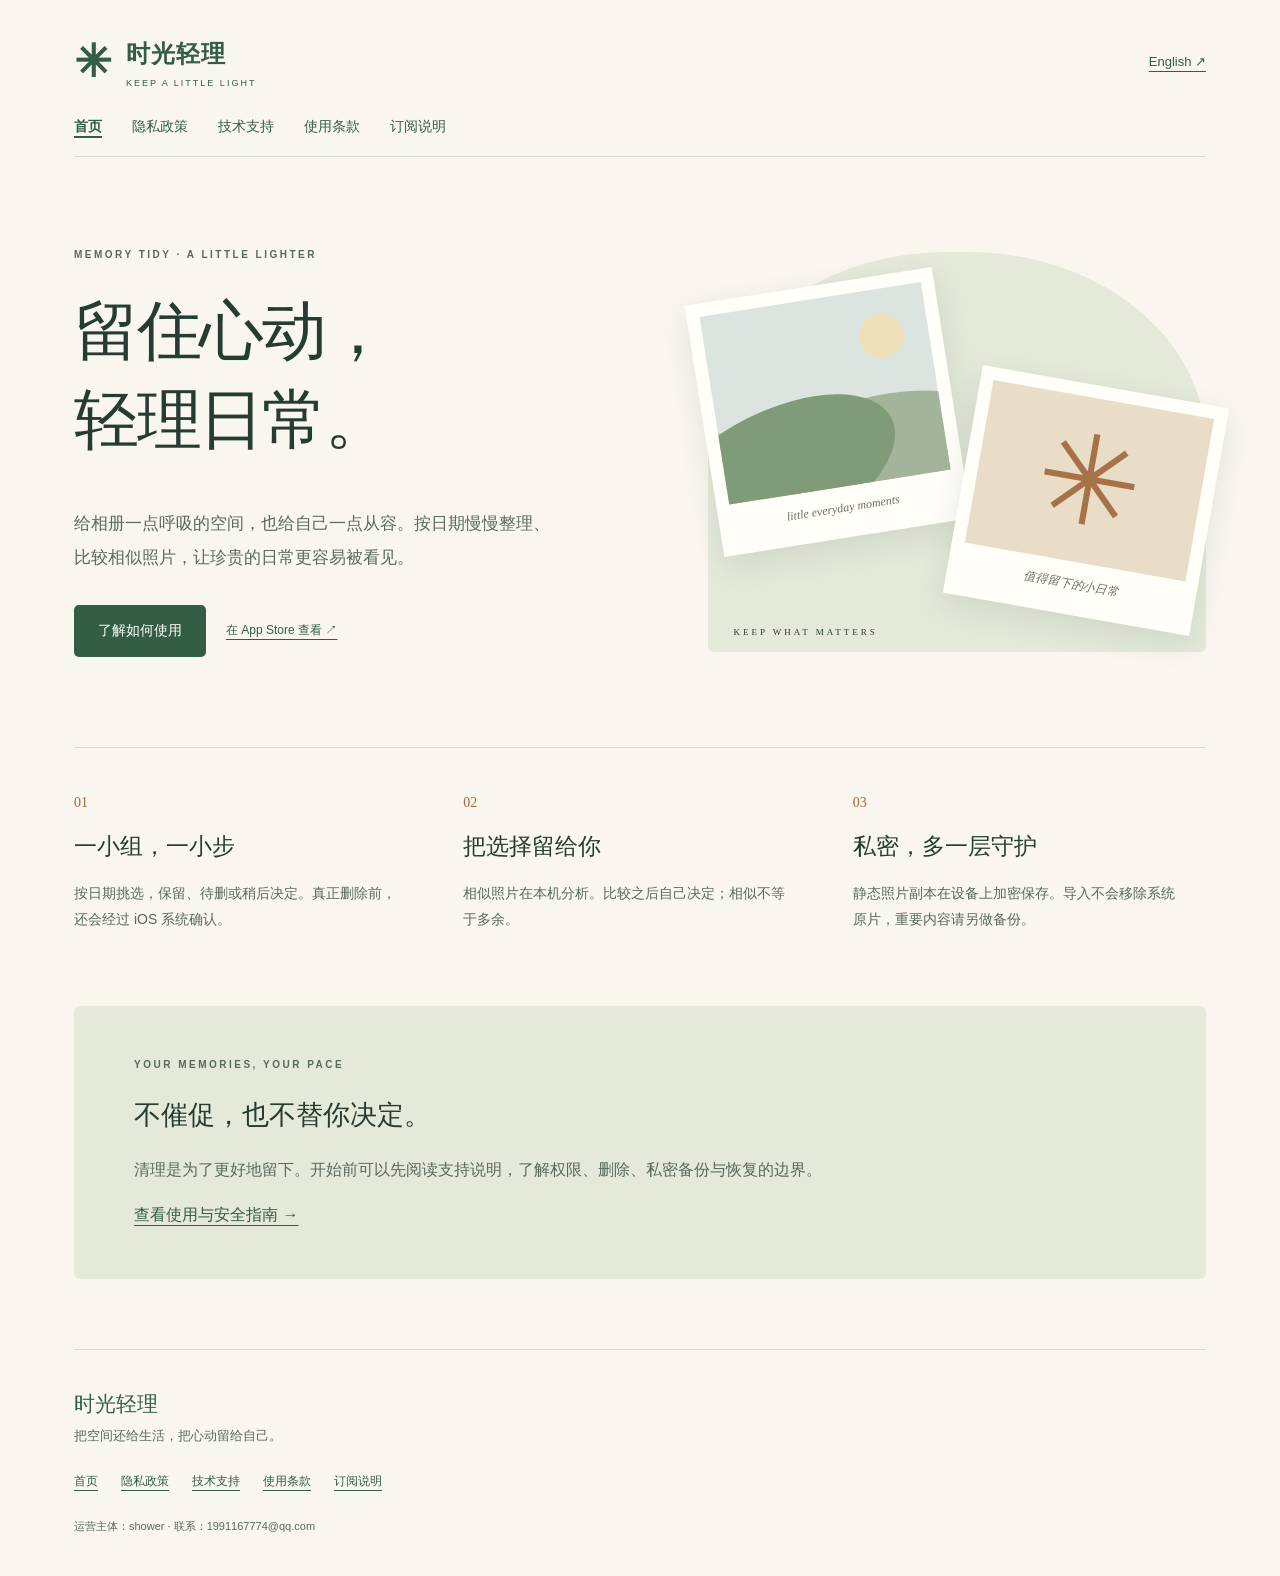
==== index-zh.html @ 9999907c "Publish Memory Tidy privacy, terms and support pages" ====
<!doctype html><html lang="zh-Hans"><head><meta charset="utf-8"><meta name="viewport" content="width=device-width,initial-scale=1"><meta name="description" content="时光轻理：给相册一点呼吸的空间。隐私、技术支持和订阅说明。"><meta name="color-scheme" content="light"><title>首页 · 时光轻理</title><link rel="stylesheet" href="style.css"><link rel="alternate" hreflang="en" href="index-en.html"></head><body><a class="skip" href="#main">跳至正文</a><div class="shell"><header class="site-header"><a class="brand" href="index-zh.html"><span class="brand-mark" aria-hidden="true">✳</span><span>时光轻理<small>KEEP A LITTLE LIGHT</small></span></a><a class="language" href="index-en.html" lang="en">English ↗</a></header><nav aria-label="主导航"><a href="index-zh.html" aria-current="page">首页</a><a href="privacy-zh.html">隐私政策</a><a href="support-zh.html">技术支持</a><a href="terms-zh.html">使用条款</a><a href="subscriptions-zh.html">订阅说明</a></nav><main id="main"><div class="hero"><div><div class="eyebrow">MEMORY TIDY · A LITTLE LIGHTER</div><h1>留住心动，<br>轻理日常。</h1><p class="intro">给相册一点呼吸的空间，也给自己一点从容。按日期慢慢整理、比较相似照片，让珍贵的日常更容易被看见。</p><div class="actions"><a class="button" href="support-zh.html">了解如何使用</a><a href="https://apps.apple.com/app/id6829440079" rel="noopener noreferrer">在 App Store 查看 ↗</a></div></div><div class="album" aria-hidden="true"><div class="print p1"><div class="landscape"><i></i></div><span>little everyday moments</span></div><div class="print p2"><div class="flower">✳</div><span>值得留下的小日常</span></div><div class="album-note">KEEP WHAT MATTERS</div></div></div><div class="cards"><section><span class="number">01</span><h2>一小组，一小步</h2><p>按日期挑选，保留、待删或稍后决定。真正删除前，还会经过 iOS 系统确认。</p></section><section><span class="number">02</span><h2>把选择留给你</h2><p>相似照片在本机分析。比较之后自己决定；相似不等于多余。</p></section><section><span class="number">03</span><h2>私密，多一层守护</h2><p>静态照片副本在设备上加密保存。导入不会移除系统原片，重要内容请另做备份。</p></section></div><section class="wide-note"><div class="eyebrow">YOUR MEMORIES, YOUR PACE</div><h2>不催促，也不替你决定。</h2><p>清理是为了更好地留下。开始前可以先阅读支持说明，了解权限、删除、私密备份与恢复的边界。</p><a href="support-zh.html">查看使用与安全指南 →</a></section></main><footer><a class="brand-name" href="index-zh.html">时光轻理</a><p>把空间还给生活，把心动留给自己。</p><div class="footer-links"><a href="index-zh.html" aria-current="page">首页</a><a href="privacy-zh.html">隐私政策</a><a href="support-zh.html">技术支持</a><a href="terms-zh.html">使用条款</a><a href="subscriptions-zh.html">订阅说明</a></div><p class="small">运营主体：shower · 联系：1991167774@qq.com</p></footer></div></body></html>
---- style.css ----
:root{--paper:#f8f6ee;--ink:#263b31;--muted:#59695d;--green:#345d46;--sage:#e4e9da;--line:#d7ddcf;--accent:#aa673d}*{box-sizing:border-box}html{scroll-behavior:smooth}body{margin:0;background:var(--paper);color:var(--ink);font-family:-apple-system,BlinkMacSystemFont,"Segoe UI","PingFang SC","Hiragino Sans GB",sans-serif;line-height:1.8;font-size:16px}a{color:var(--green);text-underline-offset:5px}a:hover{text-decoration-thickness:2px}a:focus-visible,summary:focus-visible{outline:3px solid var(--accent);outline-offset:5px}h1,h2,p{margin-top:0}h1,h2{font-family:Georgia,"Songti SC","STSong",serif;font-weight:500;line-height:1.35}h1{font-size:clamp(40px,5.1vw,74px);letter-spacing:-.035em}h2{font-size:27px}.shell{max-width:1240px;padding:0 54px;margin:auto}.site-header{display:flex;justify-content:space-between;align-items:center;padding:32px 0 23px;gap:20px}.brand{display:flex;gap:13px;align-items:center;text-decoration:none;font-size:24px;letter-spacing:1px;font-weight:600}.brand small{display:block;font-size:9px;letter-spacing:2px;font-weight:500}.brand-mark{font-size:45px;line-height:1;color:var(--green)}.language{font-size:13px;white-space:nowrap}nav{display:flex;gap:30px;border-bottom:1px solid var(--line);padding:0 0 16px;flex-wrap:wrap}nav a{font-size:14px;text-decoration:none}nav a[aria-current]{font-weight:700;text-decoration:underline;text-decoration-thickness:2px}.draft{background:#eeeadb;border-left:3px solid #9b7842;margin-top:22px;padding:9px 15px;font-size:12px;color:#625234}.hero{display:grid;grid-template-columns:1.15fr 1fr;gap:30px;align-items:center;min-height:590px;padding:70px 0}.eyebrow{font-size:10px;letter-spacing:2.5px;font-weight:600;color:var(--muted);margin-bottom:23px}.intro{max-width:480px;color:var(--muted);font-size:17px;line-height:2}.actions{display:flex;align-items:center;gap:20px;flex-wrap:wrap;margin-top:30px;font-size:12px}.button{display:inline-block;background:var(--green);color:#fff;padding:13px 24px;border-radius:5px;text-decoration:none;font-size:14px}.button:hover{background:#264a35}.pending{color:var(--muted)}.album{height:400px;position:relative;background:var(--sage);border-radius:48% 48% 6px 6px;margin-left:15px}.print{background:#fffef9;padding:13px 13px 22px;box-shadow:0 10px 30px #263b311a;position:absolute;width:64%;max-width:250px}.print span{display:block;text-align:center;font:italic 12px Georgia,serif;color:#68705d;margin-top:14px}.p1{transform:rotate(-9deg);top:33px;left:-5px}.p2{transform:rotate(10deg);top:133px;right:-5px;width:51%}.landscape{position:relative;height:190px;background:linear-gradient(#dbe4df 0 62%,#d4c8a7 62%);overflow:hidden}.landscape:after{content:"";position:absolute;width:260px;height:130px;background:#809b78;border-radius:50%;bottom:-45px;left:-80px;transform:rotate(-18deg)}.landscape:before{content:"";position:absolute;background:#eee1b7;width:44px;height:44px;right:25px;top:25px;border-radius:50%}.landscape i{position:absolute;background:#a4b49a;width:240px;height:120px;bottom:-35px;right:-70px;border-radius:50%}.flower{height:165px;display:grid;place-items:center;background:#e9ddc7;color:#a77248;font-size:125px;line-height:1}.album-note{position:absolute;bottom:15px;left:25px;font:9px Georgia,serif;letter-spacing:3px}.cards{display:grid;grid-template-columns:repeat(3,1fr);gap:36px;padding:40px 0 60px;border-top:1px solid var(--line)}.cards section{padding-right:20px}.number{font-family:Georgia,serif;color:var(--accent);font-size:14px}.cards h2{font-size:23px;margin-top:15px}.cards p{color:var(--muted);font-size:14px}.wide-note{background:var(--sage);padding:50px 60px;border-radius:6px;margin:0 0 70px}.wide-note p{max-width:690px;color:var(--muted)}.page-title{padding:66px 0 42px;border-bottom:1px solid var(--line);margin-bottom:42px}.page-title h1{font-size:48px;margin-bottom:16px}.page-title p{color:var(--muted);margin-bottom:0}.prose{max-width:800px;margin:0 auto 37px}.prose h2{font-size:24px;margin-bottom:12px}.prose p{color:#45594a;overflow-wrap:anywhere}.prose a{overflow-wrap:anywhere}main>.prose:last-child{margin-bottom:70px}.faq{max-width:800px;margin:0 auto 48px}details{border-bottom:1px solid var(--line);padding:20px 0}summary{cursor:pointer;font-weight:600;padding-right:20px}details p{margin:15px 0 0;color:var(--muted)}footer{padding:36px 0 28px;border-top:1px solid var(--line);margin-top:40px}footer p{color:var(--muted);font-size:13px}.brand-name{font-size:21px;text-decoration:none;font-family:Georgia,"Songti SC",serif}.footer-links{display:flex;gap:23px;flex-wrap:wrap;font-size:12px;margin:24px 0}.small{font-size:11px;overflow-wrap:anywhere}.skip{position:absolute;top:-100px;left:15px;background:var(--green);color:#fff;padding:10px 20px;z-index:10}.skip:focus{top:10px}.language-entry{max-width:750px;padding:100px 25px;margin:auto;text-align:center}.language-entry h1{font-size:40px;margin-top:25px}.language-entry p{color:var(--muted);margin-bottom:30px}.secondary{background:transparent;color:var(--green);border:1px solid var(--green)}.secondary:hover{color:#fff}@media(max-width:760px){.shell{padding:0 24px}.site-header{padding-top:24px}.brand{font-size:21px}nav{gap:10px 23px}nav a{font-size:13px}.hero{grid-template-columns:1fr;gap:35px;padding:45px 0 50px}.hero h1{font-size:48px}.album{width:min(360px,90%);height:350px;margin:20px auto}.landscape{height:165px}.flower{height:145px}.p2{top:125px}.cards{grid-template-columns:1fr;gap:25px;padding:30px 0}.cards section{padding:0}.cards h2{margin:8px 0}.cards p{margin-bottom:0}.wide-note{padding:30px 25px;margin:20px 0 45px}.page-title{padding:40px 0 30px;margin-bottom:30px}.page-title h1{font-size:38px}.prose h2{font-size:23px}.footer-links{gap:12px 20px}}@media(prefers-reduced-motion:reduce){html{scroll-behavior:auto}}@media print{.album,.draft,.site-header,.language,nav,.footer-links{display:none}.shell{max-width:none;padding:0}a{color:inherit}body{background:#fff}.prose{max-width:none}.page-title{padding-top:0}}
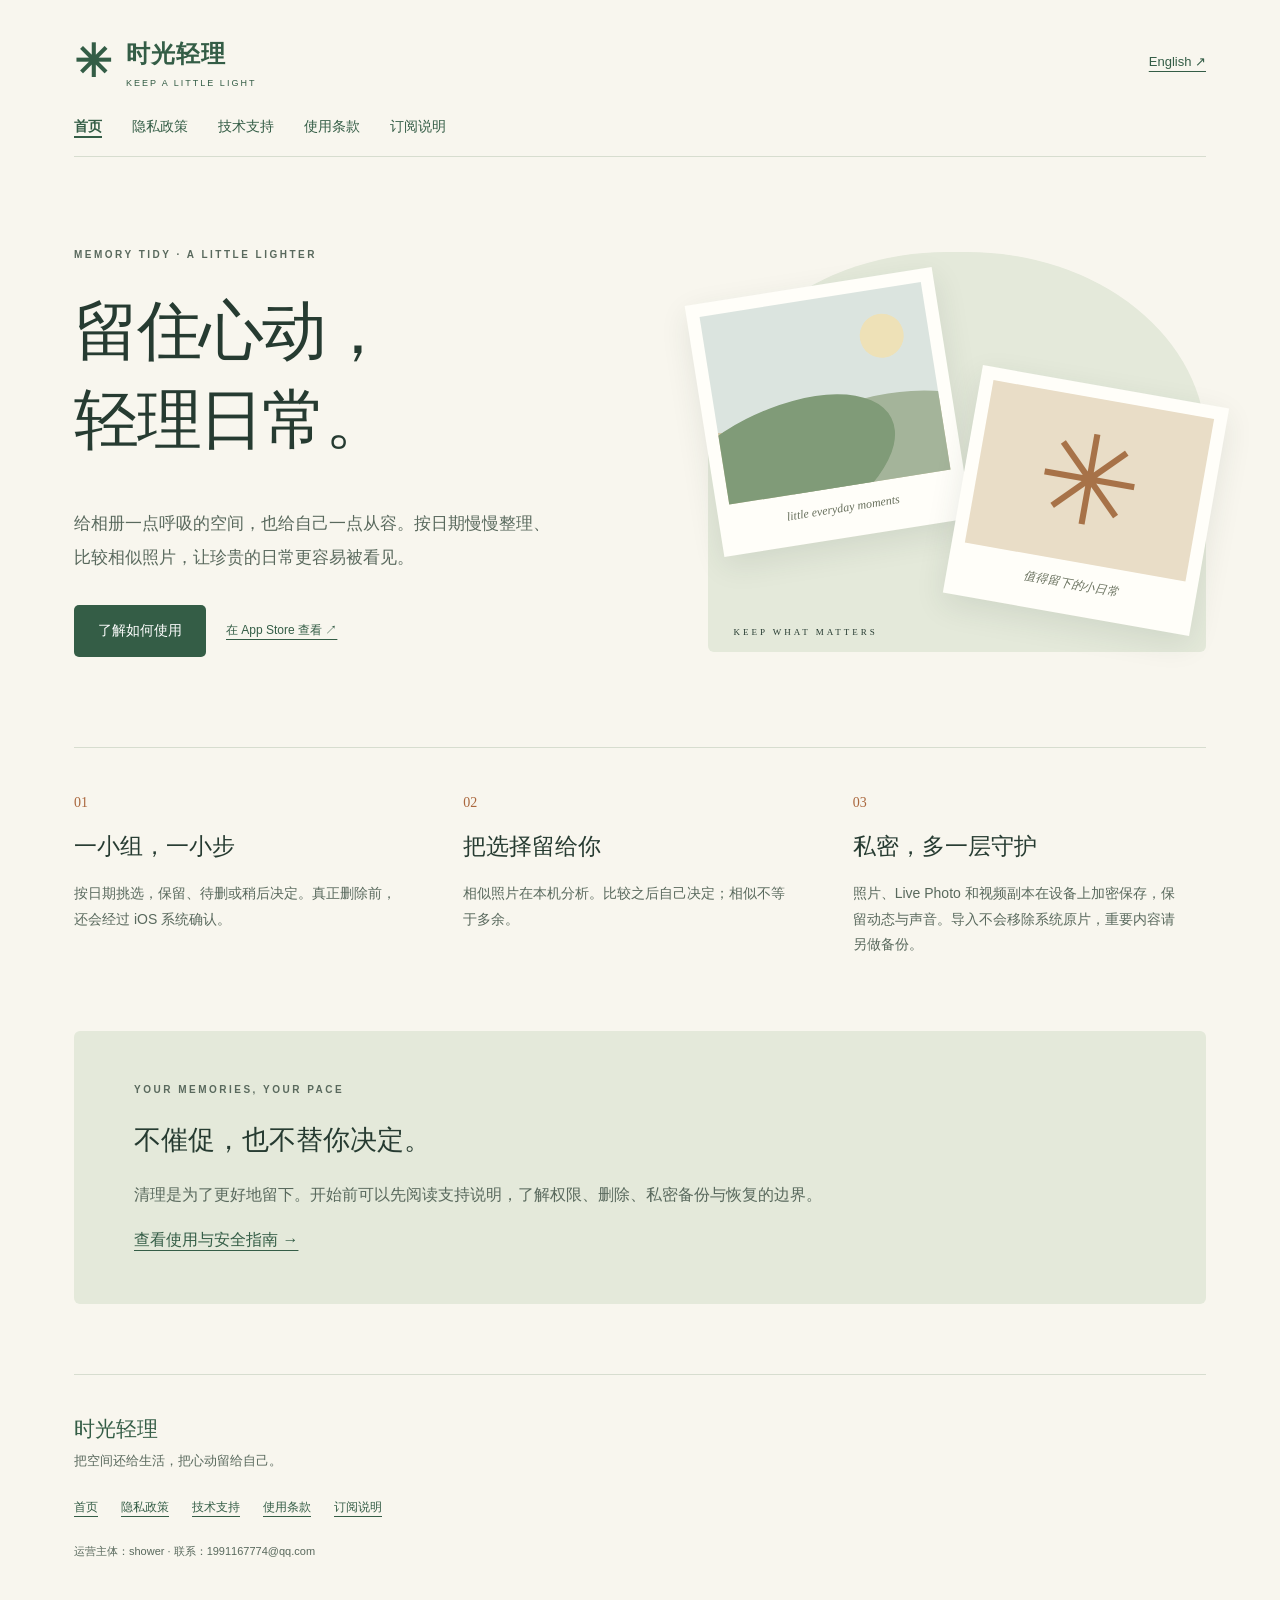
==== commit 22b42dd0: "Update Pages from supplied MemoryTidy release package" ====
--- a/index-zh.html
+++ b/index-zh.html
@@ -1 +1 @@
-<!doctype html><html lang="zh-Hans"><head><meta charset="utf-8"><meta name="viewport" content="width=device-width,initial-scale=1"><meta name="description" content="时光轻理：给相册一点呼吸的空间。隐私、技术支持和订阅说明。"><meta name="color-scheme" content="light"><title>首页 · 时光轻理</title><link rel="stylesheet" href="style.css"><link rel="alternate" hreflang="en" href="index-en.html"></head><body><a class="skip" href="#main">跳至正文</a><div class="shell"><header class="site-header"><a class="brand" href="index-zh.html"><span class="brand-mark" aria-hidden="true">✳</span><span>时光轻理<small>KEEP A LITTLE LIGHT</small></span></a><a class="language" href="index-en.html" lang="en">English ↗</a></header><nav aria-label="主导航"><a href="index-zh.html" aria-current="page">首页</a><a href="privacy-zh.html">隐私政策</a><a href="support-zh.html">技术支持</a><a href="terms-zh.html">使用条款</a><a href="subscriptions-zh.html">订阅说明</a></nav><main id="main"><div class="hero"><div><div class="eyebrow">MEMORY TIDY · A LITTLE LIGHTER</div><h1>留住心动，<br>轻理日常。</h1><p class="intro">给相册一点呼吸的空间，也给自己一点从容。按日期慢慢整理、比较相似照片，让珍贵的日常更容易被看见。</p><div class="actions"><a class="button" href="support-zh.html">了解如何使用</a><a href="https://apps.apple.com/app/id6829440079" rel="noopener noreferrer">在 App Store 查看 ↗</a></div></div><div class="album" aria-hidden="true"><div class="print p1"><div class="landscape"><i></i></div><span>little everyday moments</span></div><div class="print p2"><div class="flower">✳</div><span>值得留下的小日常</span></div><div class="album-note">KEEP WHAT MATTERS</div></div></div><div class="cards"><section><span class="number">01</span><h2>一小组，一小步</h2><p>按日期挑选，保留、待删或稍后决定。真正删除前，还会经过 iOS 系统确认。</p></section><section><span class="number">02</span><h2>把选择留给你</h2><p>相似照片在本机分析。比较之后自己决定；相似不等于多余。</p></section><section><span class="number">03</span><h2>私密，多一层守护</h2><p>静态照片副本在设备上加密保存。导入不会移除系统原片，重要内容请另做备份。</p></section></div><section class="wide-note"><div class="eyebrow">YOUR MEMORIES, YOUR PACE</div><h2>不催促，也不替你决定。</h2><p>清理是为了更好地留下。开始前可以先阅读支持说明，了解权限、删除、私密备份与恢复的边界。</p><a href="support-zh.html">查看使用与安全指南 →</a></section></main><footer><a class="brand-name" href="index-zh.html">时光轻理</a><p>把空间还给生活，把心动留给自己。</p><div class="footer-links"><a href="index-zh.html" aria-current="page">首页</a><a href="privacy-zh.html">隐私政策</a><a href="support-zh.html">技术支持</a><a href="terms-zh.html">使用条款</a><a href="subscriptions-zh.html">订阅说明</a></div><p class="small">运营主体：shower · 联系：1991167774@qq.com</p></footer></div></body></html>+<!doctype html><html lang="zh-Hans"><head><meta charset="utf-8"><meta name="viewport" content="width=device-width,initial-scale=1"><meta name="description" content="时光轻理：给相册一点呼吸的空间。隐私、技术支持和订阅说明。"><meta name="color-scheme" content="light"><title>首页 · 时光轻理</title><link rel="stylesheet" href="style.css"><link rel="alternate" hreflang="en" href="index-en.html"></head><body><a class="skip" href="#main">跳至正文</a><div class="shell"><header class="site-header"><a class="brand" href="index-zh.html"><span class="brand-mark" aria-hidden="true">✳</span><span>时光轻理<small>KEEP A LITTLE LIGHT</small></span></a><a class="language" href="index-en.html" lang="en">English ↗</a></header><nav aria-label="主导航"><a href="index-zh.html" aria-current="page">首页</a><a href="privacy-zh.html">隐私政策</a><a href="support-zh.html">技术支持</a><a href="terms-zh.html">使用条款</a><a href="subscriptions-zh.html">订阅说明</a></nav><main id="main"><div class="hero"><div><div class="eyebrow">MEMORY TIDY · A LITTLE LIGHTER</div><h1>留住心动，<br>轻理日常。</h1><p class="intro">给相册一点呼吸的空间，也给自己一点从容。按日期慢慢整理、比较相似照片，让珍贵的日常更容易被看见。</p><div class="actions"><a class="button" href="support-zh.html">了解如何使用</a><a href="https://apps.apple.com/app/id6829440079" rel="noopener noreferrer">在 App Store 查看 ↗</a></div></div><div class="album" aria-hidden="true"><div class="print p1"><div class="landscape"><i></i></div><span>little everyday moments</span></div><div class="print p2"><div class="flower">✳</div><span>值得留下的小日常</span></div><div class="album-note">KEEP WHAT MATTERS</div></div></div><div class="cards"><section><span class="number">01</span><h2>一小组，一小步</h2><p>按日期挑选，保留、待删或稍后决定。真正删除前，还会经过 iOS 系统确认。</p></section><section><span class="number">02</span><h2>把选择留给你</h2><p>相似照片在本机分析。比较之后自己决定；相似不等于多余。</p></section><section><span class="number">03</span><h2>私密，多一层守护</h2><p>照片、Live Photo 和视频副本在设备上加密保存，保留动态与声音。导入不会移除系统原片，重要内容请另做备份。</p></section></div><section class="wide-note"><div class="eyebrow">YOUR MEMORIES, YOUR PACE</div><h2>不催促，也不替你决定。</h2><p>清理是为了更好地留下。开始前可以先阅读支持说明，了解权限、删除、私密备份与恢复的边界。</p><a href="support-zh.html">查看使用与安全指南 →</a></section></main><footer><a class="brand-name" href="index-zh.html">时光轻理</a><p>把空间还给生活，把心动留给自己。</p><div class="footer-links"><a href="index-zh.html" aria-current="page">首页</a><a href="privacy-zh.html">隐私政策</a><a href="support-zh.html">技术支持</a><a href="terms-zh.html">使用条款</a><a href="subscriptions-zh.html">订阅说明</a></div><p class="small">运营主体：shower · 联系：1991167774@qq.com</p></footer></div></body></html>
